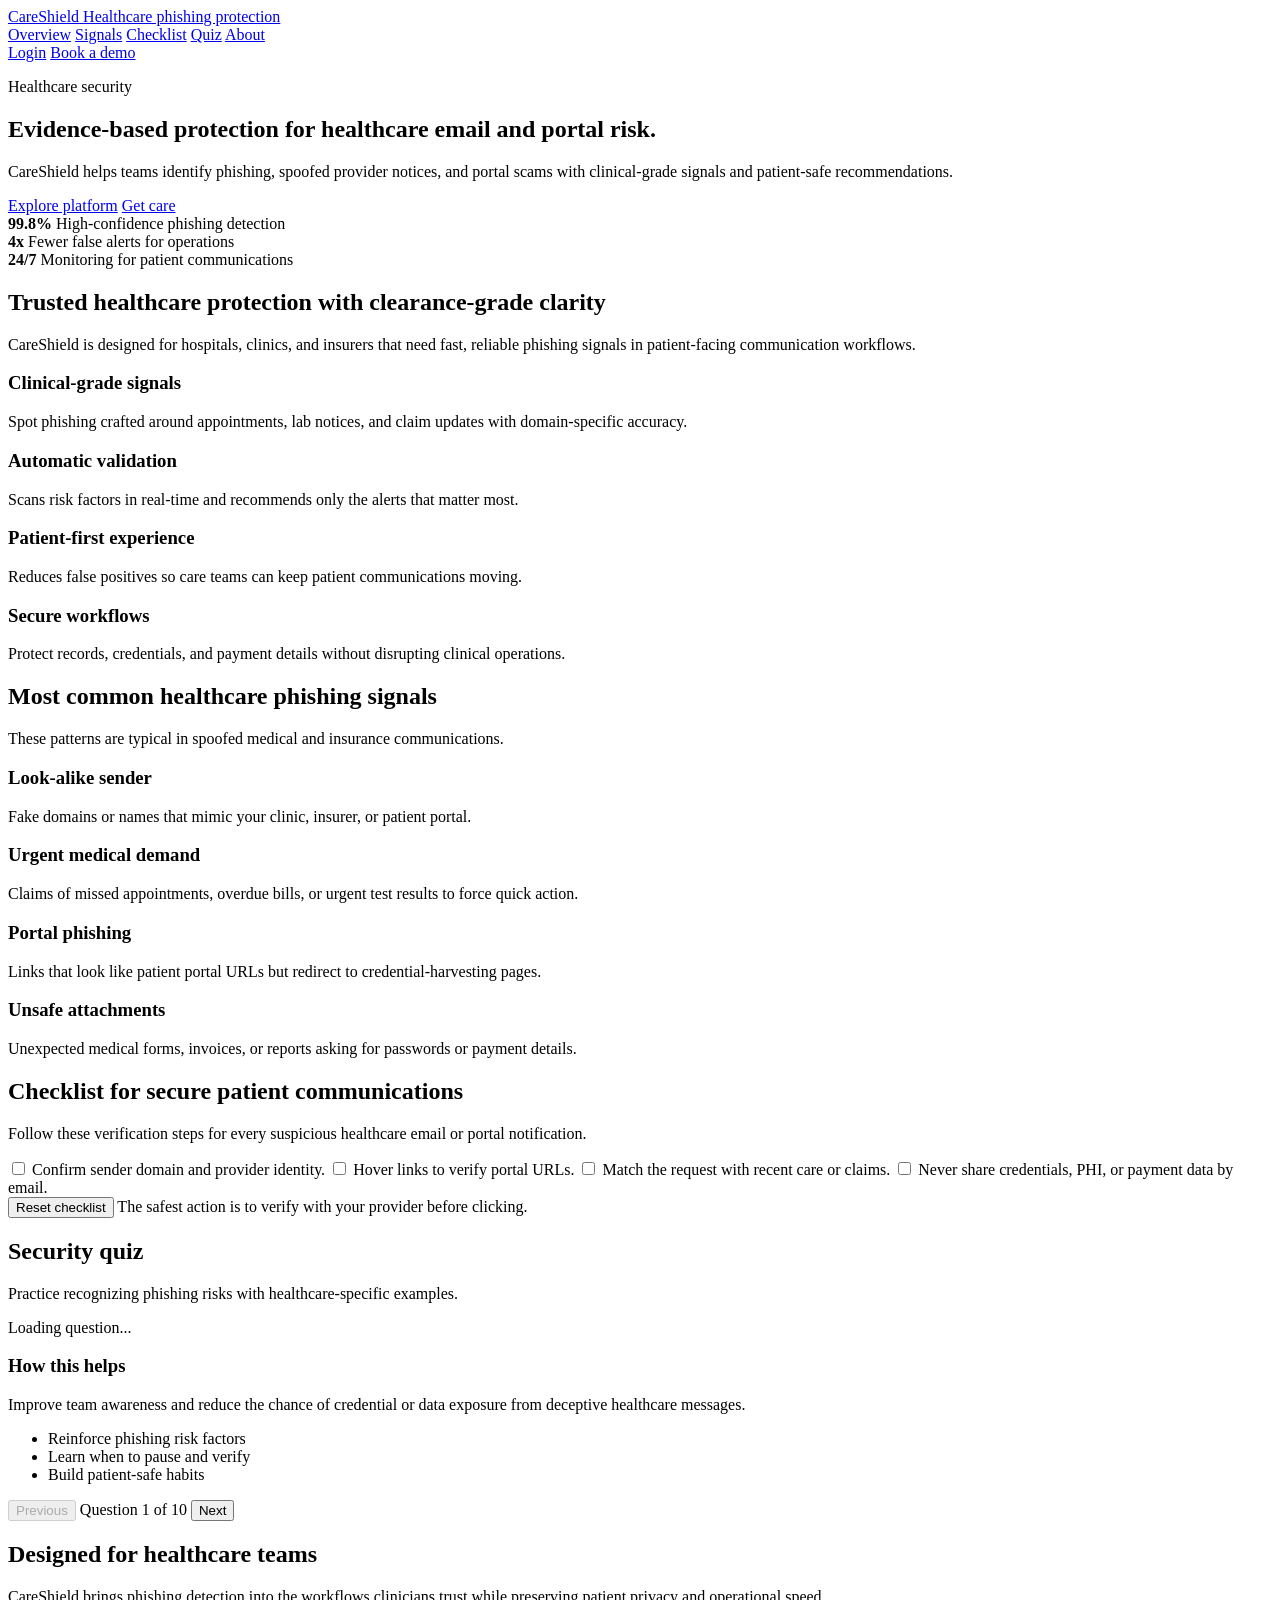
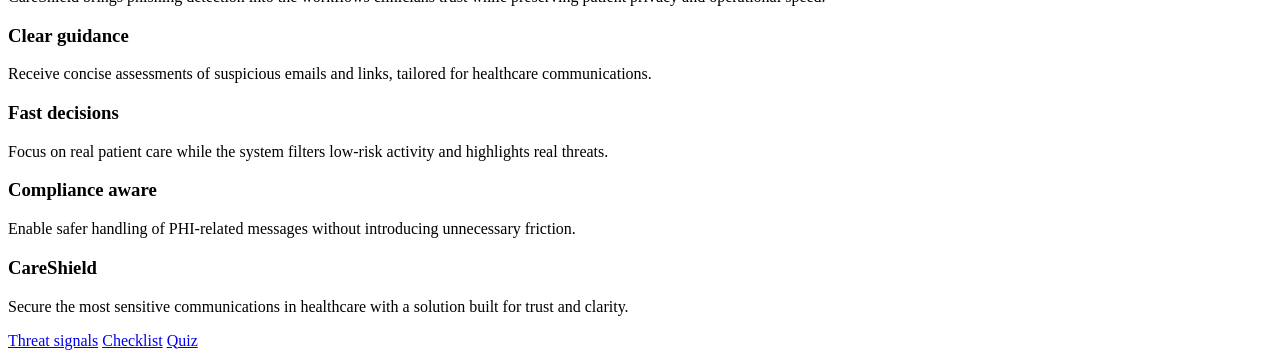
==== landing/index.html @ 7c73564e "first commit" ====
﻿<!DOCTYPE html>
<html lang="en">
<head>
  <meta charset="UTF-8" />
  <meta name="viewport" content="width=device-width, initial-scale=1.0" />
  <title>CareShield | Healthcare Phishing Protection</title>
  <link rel="icon" href="data:image/svg+xml,<svg xmlns=%22http://www.w3.org/2000/svg%22 viewBox=%220 0 100 100%22><text y=%22.9em%22 font-size=%2290%22>🛡️</text></svg>">
  <link rel="preconnect" href="https://fonts.googleapis.com">
  <link rel="preconnect" href="https://fonts.gstatic.com" crossorigin>
  <link href="https://fonts.googleapis.com/css2?family=Fraunces:wght@600;700&family=Space+Grotesk:wght@400;500;600;700&display=swap" rel="stylesheet">
  <link rel="stylesheet" href="/learn/styles.css" />
</head>
<body>
  <header class="site-header">
    <div class="header-inner">
      <a class="brand" href="#top">
        <span class="brand-mark"><i class="fas fa-shield-alt"></i></span>
        <div>
          <span class="brand-name">CareShield</span>
          <span class="brand-tag">Healthcare phishing protection</span>
        </div>
      </a>

      <nav class="site-nav">
        <a href="#overview">Overview</a>
        <a href="#signals">Signals</a>
        <a href="#checklist">Checklist</a>
        <a href="#quiz">Quiz</a>
        <a href="#about">About</a>
      </nav>

      <div class="nav-actions">
        <a class="btn ghost" href="#login">Login</a>
        <a class="btn primary" href="#checklist">Book a demo</a>
      </div>
    </div>
  </header>

  <main id="top">
    <section class="hero">
      <div class="hero-copy">
        <p class="eyebrow"><i class="fas fa-hand-holding-medical"></i> Healthcare security</p>
        <h1>Evidence-based protection for healthcare email and portal risk.</h1>
        <p class="lede">CareShield helps teams identify phishing, spoofed provider notices, and portal scams with clinical-grade signals and patient-safe recommendations.</p>
        <div class="hero-actions">
          <a class="btn primary" href="#checklist">Explore platform</a>
          <a class="btn outline" href="#signals">Get care</a>
        </div>
      </div>
      <div class="hero-metrics">
        <div>
          <strong>99.8%</strong>
          <span>High-confidence phishing detection</span>
        </div>
        <div>
          <strong>4x</strong>
          <span>Fewer false alerts for operations</span>
        </div>
        <div>
          <strong>24/7</strong>
          <span>Monitoring for patient communications</span>
        </div>
      </div>
    </section>

    <section id="overview" class="section section-alt">
      <div class="section-head centered">
        <h2>Trusted healthcare protection with clearance-grade clarity</h2>
        <p>CareShield is designed for hospitals, clinics, and insurers that need fast, reliable phishing signals in patient-facing communication workflows.</p>
      </div>

      <div class="overview-grid">
        <article class="feature-card modern">
          <div class="feature-icon"><i class="fas fa-user-md"></i></div>
          <h3>Clinical-grade signals</h3>
          <p>Spot phishing crafted around appointments, lab notices, and claim updates with domain-specific accuracy.</p>
        </article>
        <article class="feature-card modern">
          <div class="feature-icon"><i class="fas fa-network-wired"></i></div>
          <h3>Automatic validation</h3>
          <p>Scans risk factors in real-time and recommends only the alerts that matter most.</p>
        </article>
        <article class="feature-card modern">
          <div class="feature-icon"><i class="fas fa-heartbeat"></i></div>
          <h3>Patient-first experience</h3>
          <p>Reduces false positives so care teams can keep patient communications moving.</p>
        </article>
        <article class="feature-card modern">
          <div class="feature-icon"><i class="fas fa-lock"></i></div>
          <h3>Secure workflows</h3>
          <p>Protect records, credentials, and payment details without disrupting clinical operations.</p>
        </article>
      </div>
    </section>

    <section id="signals" class="section">
      <div class="section-head">
        <h2>Most common healthcare phishing signals</h2>
        <p>These patterns are typical in spoofed medical and insurance communications.</p>
      </div>

      <div class="grid signal-grid">
        <article class="card signal-card">
          <div class="signal-icon"><i class="fas fa-user-doctor"></i></div>
          <h3>Look-alike sender</h3>
          <p>Fake domains or names that mimic your clinic, insurer, or patient portal.</p>
        </article>
        <article class="card signal-card">
          <div class="signal-icon"><i class="fas fa-bell-on"></i></div>
          <h3>Urgent medical demand</h3>
          <p>Claims of missed appointments, overdue bills, or urgent test results to force quick action.</p>
        </article>
        <article class="card signal-card">
          <div class="signal-icon"><i class="fas fa-hospital-user"></i></div>
          <h3>Portal phishing</h3>
          <p>Links that look like patient portal URLs but redirect to credential-harvesting pages.</p>
        </article>
        <article class="card signal-card">
          <div class="signal-icon"><i class="fas fa-file-medical-alt"></i></div>
          <h3>Unsafe attachments</h3>
          <p>Unexpected medical forms, invoices, or reports asking for passwords or payment details.</p>
        </article>
      </div>
    </section>

    <section id="checklist" class="section section-alt checklist-section">
      <div class="section-head centered">
        <h2>Checklist for secure patient communications</h2>
        <p>Follow these verification steps for every suspicious healthcare email or portal notification.</p>
      </div>

      <div class="checklist-grid">
        <label class="check-item">
          <input type="checkbox" />
          <span><i class="fas fa-envelope-circle-check"></i> Confirm sender domain and provider identity.</span>
        </label>
        <label class="check-item">
          <input type="checkbox" />
          <span><i class="fas fa-link-slash"></i> Hover links to verify portal URLs.</span>
        </label>
        <label class="check-item">
          <input type="checkbox" />
          <span><i class="fas fa-calendar-check"></i> Match the request with recent care or claims.</span>
        </label>
        <label class="check-item">
          <input type="checkbox" />
          <span><i class="fas fa-user-shield"></i> Never share credentials, PHI, or payment data by email.</span>
        </label>
      </div>

      <div class="cta-row">
        <button class="btn primary" id="resetChecklist">Reset checklist</button>
        <span class="cta-note">The safest action is to verify with your provider before clicking.</span>
      </div>
    </section>

    <section id="quiz" class="section quiz-section">
      <div class="section-head">
        <h2>Security quiz</h2>
        <p>Practice recognizing phishing risks with healthcare-specific examples.</p>
      </div>

      <div class="quiz-layout">
        <div class="quiz-card" id="quizCard">
          <p id="quizPrompt">Loading question...</p>
          <div class="quiz-actions" id="quizActions"></div>
          <p id="quizResult" class="quiz-result" aria-live="polite"></p>
        </div>

        <aside class="quiz-help-card">
          <h3>How this helps</h3>
          <p>Improve team awareness and reduce the chance of credential or data exposure from deceptive healthcare messages.</p>
          <ul>
            <li><i class="fas fa-check"></i> Reinforce phishing risk factors</li>
            <li><i class="fas fa-check"></i> Learn when to pause and verify</li>
            <li><i class="fas fa-check"></i> Build patient-safe habits</li>
          </ul>
        </aside>
      </div>

      <div class="quiz-navigation">
        <button class="btn ghost" id="prevQuestion" disabled>Previous</button>
        <span id="questionCounter">Question 1 of 10</span>
        <button class="btn primary" id="nextQuestion">Next</button>
      </div>
      <div class="quiz-score" id="quizScore" style="display: none;">
        <h3>Your Score: <span id="scoreValue">0</span>/<span id="scoreTotal">10</span></h3>
        <p id="scoreMessage"></p>
        <button class="btn primary" id="restartQuiz">Take Quiz Again</button>
      </div>
    </section>

    <section id="about" class="section section-alt about-section">
      <div class="section-head centered">
        <h2>Designed for healthcare teams</h2>
        <p>CareShield brings phishing detection into the workflows clinicians trust while preserving patient privacy and operational speed.</p>
      </div>
      <div class="about-grid">
        <article class="about-card">
          <h3>Clear guidance</h3>
          <p>Receive concise assessments of suspicious emails and links, tailored for healthcare communications.</p>
        </article>
        <article class="about-card">
          <h3>Fast decisions</h3>
          <p>Focus on real patient care while the system filters low-risk activity and highlights real threats.</p>
        </article>
        <article class="about-card">
          <h3>Compliance aware</h3>
          <p>Enable safer handling of PHI-related messages without introducing unnecessary friction.</p>
        </article>
      </div>
    </section>
  </main>

  <footer class="footer">
    <div class="footer-content">
      <div>
        <h3>CareShield</h3>
        <p>Secure the most sensitive communications in healthcare with a solution built for trust and clarity.</p>
      </div>
      <div class="footer-actions">
        <a class="footer-link" href="#signals">Threat signals</a>
        <a class="footer-link" href="#checklist">Checklist</a>
        <a class="footer-link" href="#quiz">Quiz</a>
      </div>
    </div>
  </footer>

  <script src="/learn/app.js"></script>
</body>
</html>
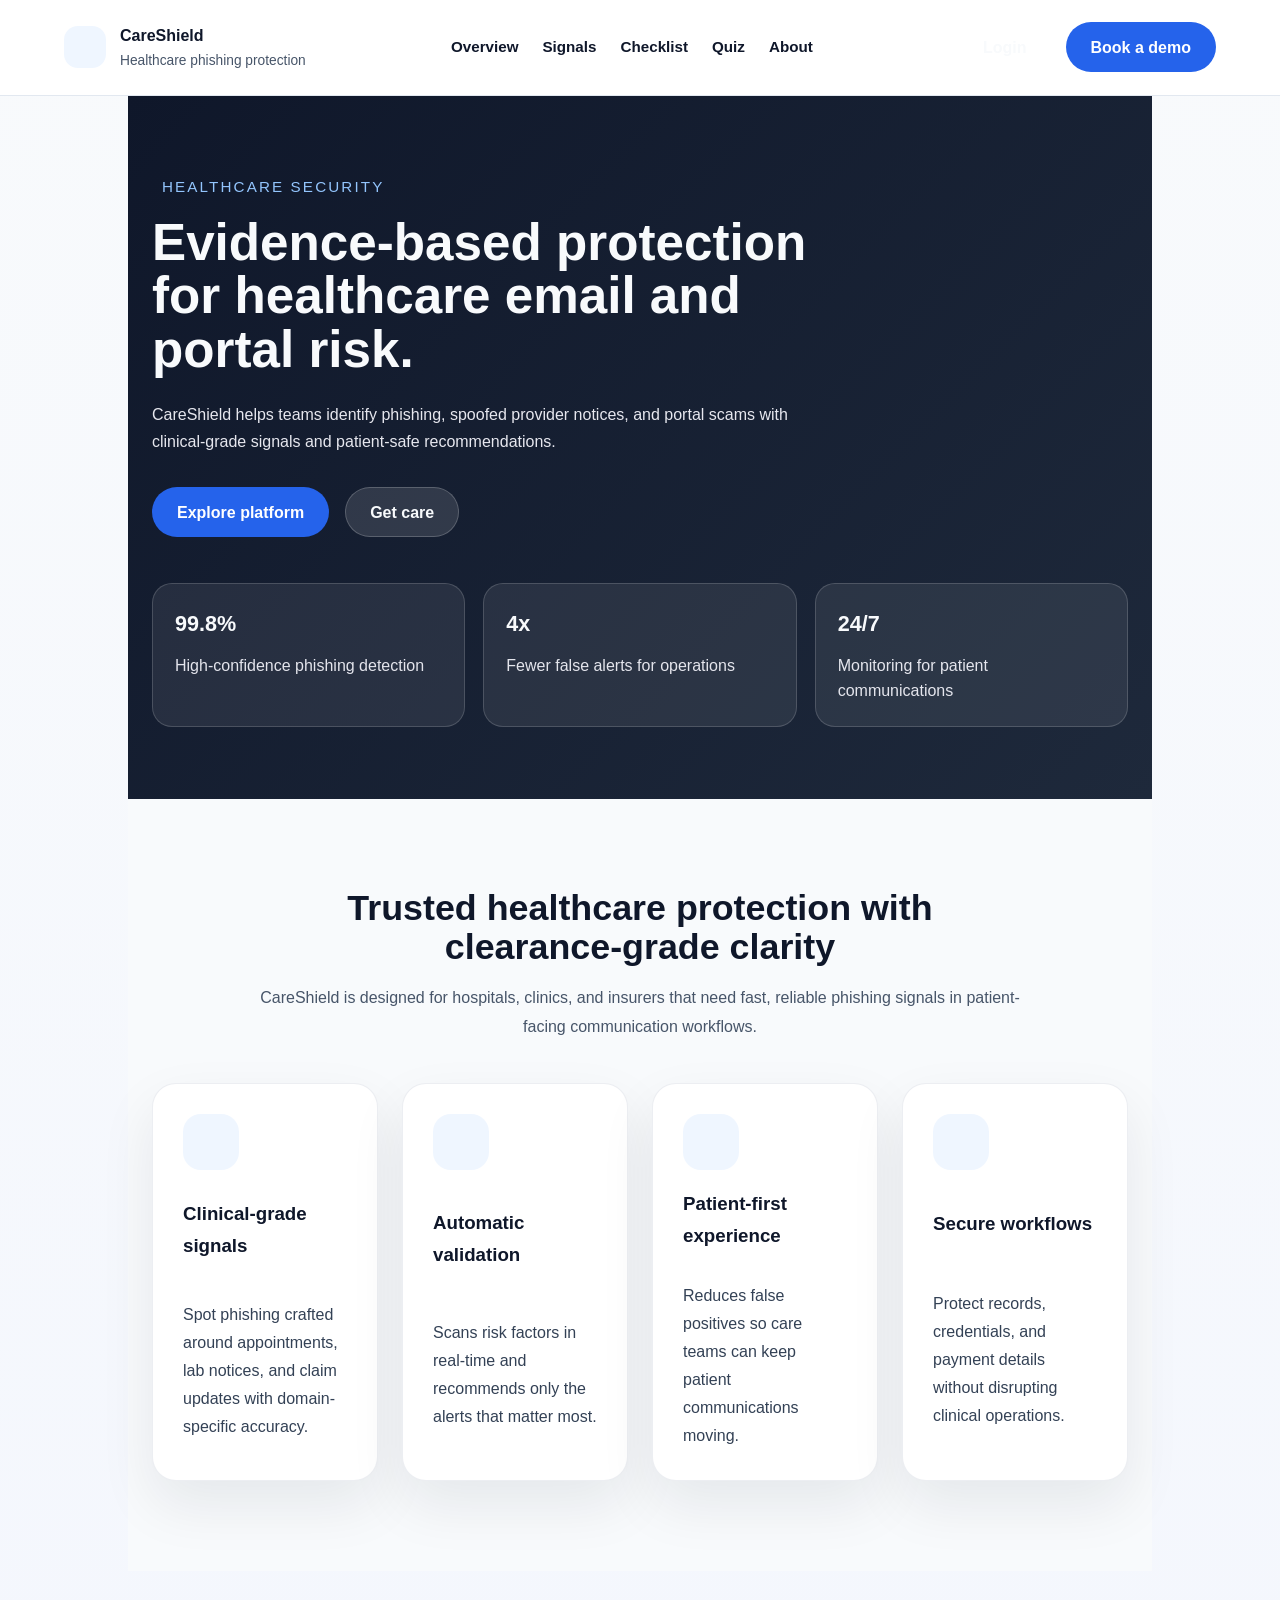
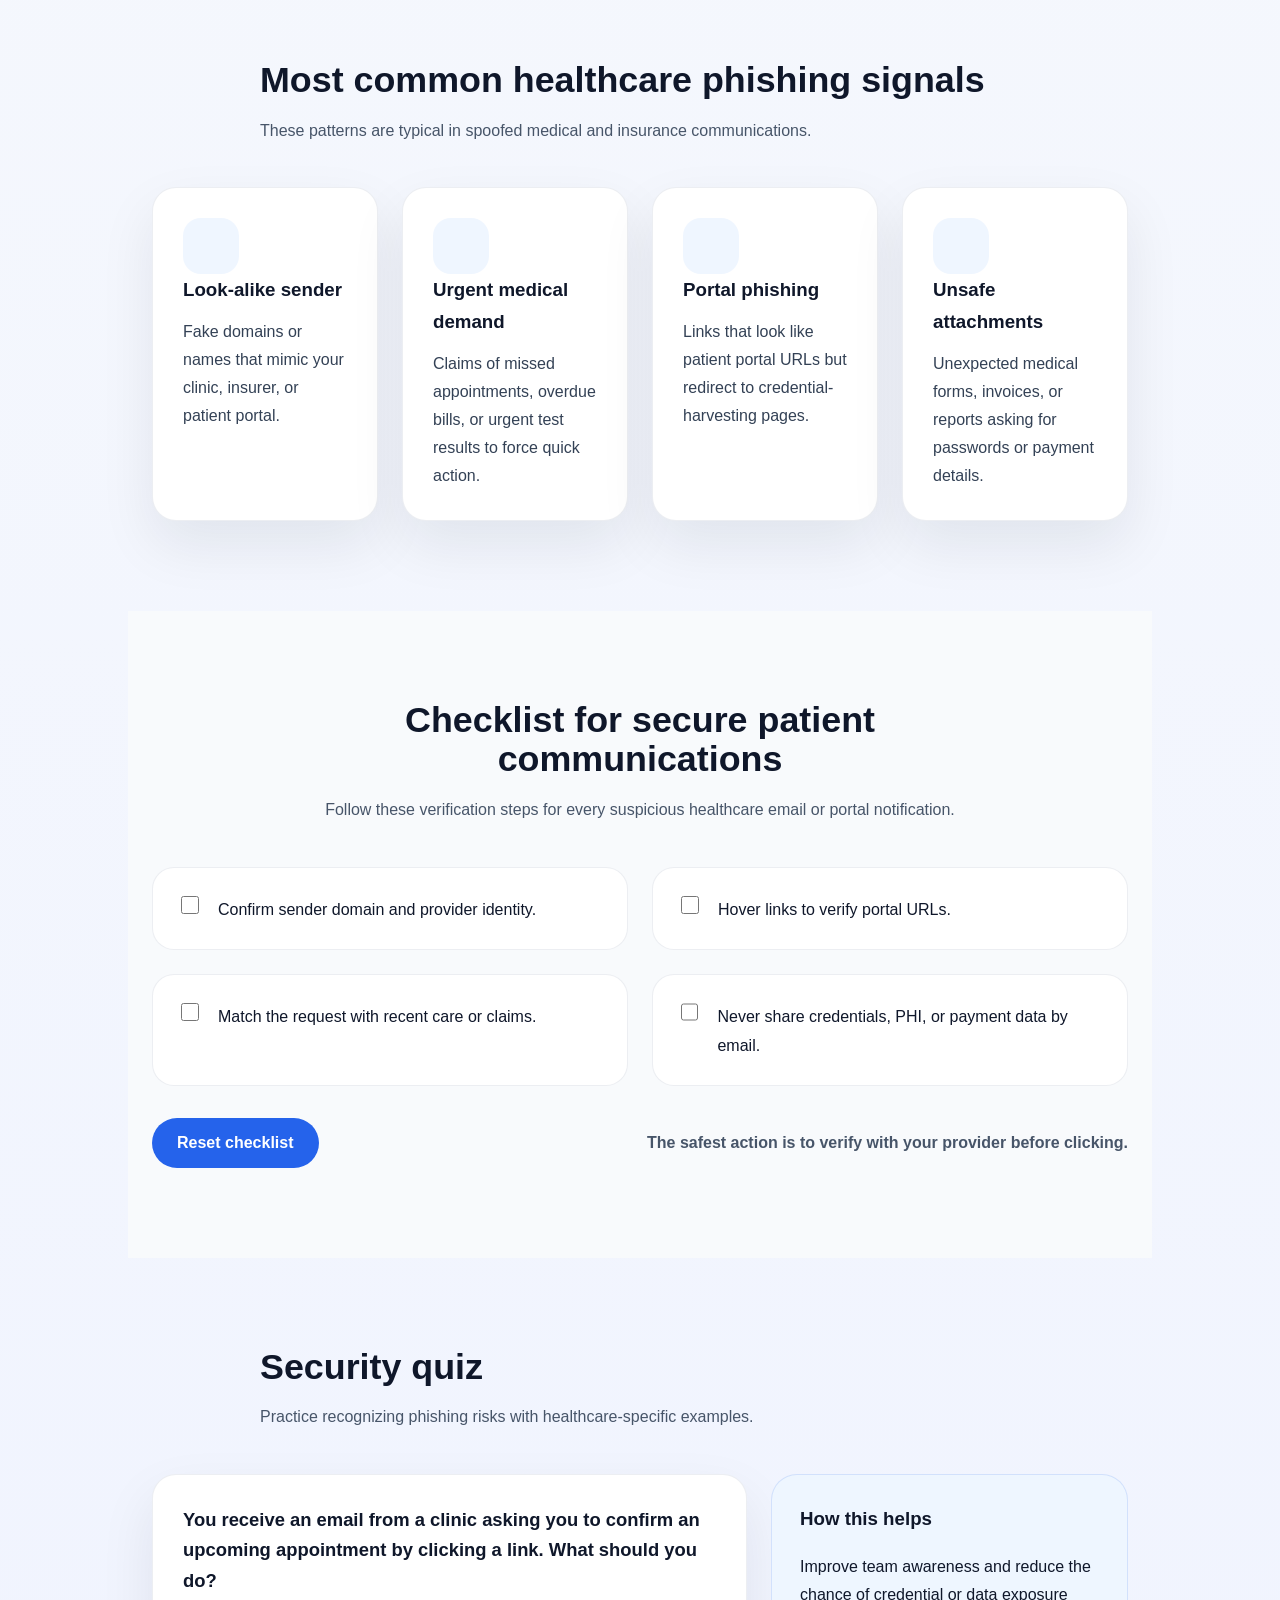
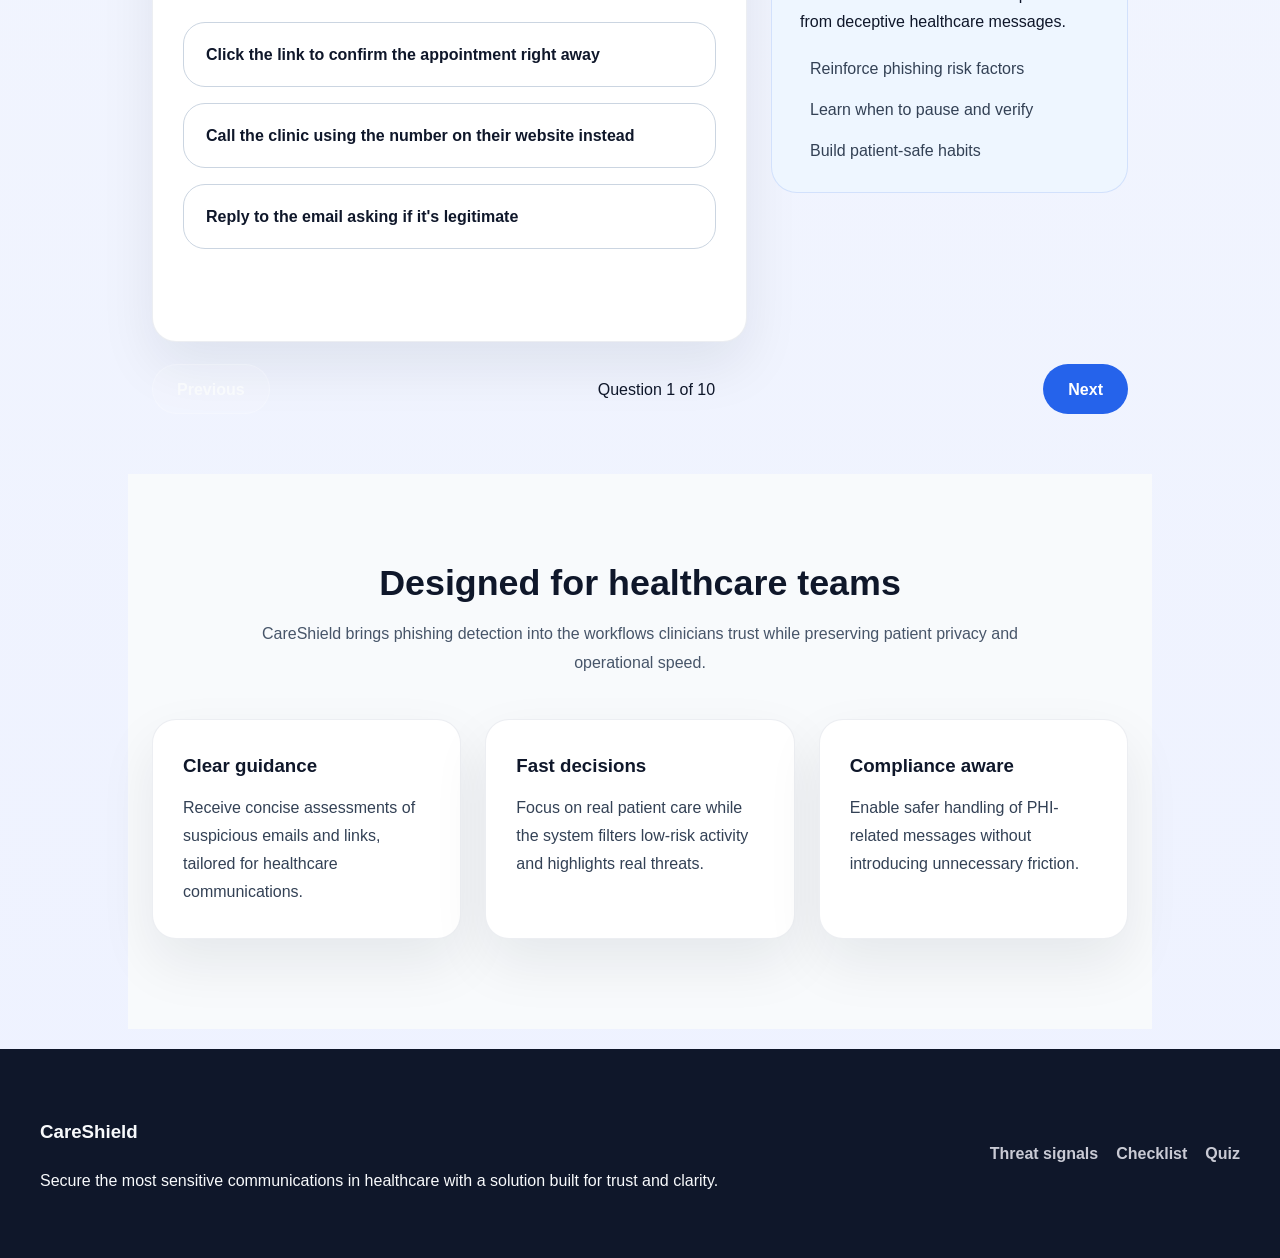
==== commit a0fb4414: "Update index.html" ====
--- a/landing/index.html
+++ b/landing/index.html
@@ -8,7 +8,7 @@
   <link rel="preconnect" href="https://fonts.googleapis.com">
   <link rel="preconnect" href="https://fonts.gstatic.com" crossorigin>
   <link href="https://fonts.googleapis.com/css2?family=Fraunces:wght@600;700&family=Space+Grotesk:wght@400;500;600;700&display=swap" rel="stylesheet">
-  <link rel="stylesheet" href="/learn/styles.css" />
+  <link rel="stylesheet" href="styles.css" />
 </head>
 <body>
   <header class="site-header">
@@ -226,6 +226,6 @@
     </div>
   </footer>
 
-  <script src="/learn/app.js"></script>
+  <script src="app.js"></script>
 </body>
 </html>
--- a/landing/styles.css
+++ b/landing/styles.css
@@ -0,0 +1,539 @@
+﻿:root {
+  --background: #f8fafc;
+  --surface: #ffffff;
+  --surface-alt: #eef2ff;
+  --text: #0f172a;
+  --muted: #475569;
+  --link: #2563eb;
+  --primary: #2563eb;
+  --border: #e2e8f0;
+}
+
+* {
+  box-sizing: border-box;
+}
+
+body {
+  margin: 0;
+  min-height: 100vh;
+  font-family: 'Space Grotesk', sans-serif;
+  background: linear-gradient(180deg, #f8fafc 0%, #eef2ff 100%);
+  color: var(--text);
+  line-height: 1.7;
+}
+
+a {
+  color: inherit;
+  text-decoration: none;
+}
+
+button,
+input {
+  font: inherit;
+}
+
+button {
+  cursor: pointer;
+}
+
+.site-header {
+  background: #ffffff;
+  border-bottom: 1px solid #e2e8f0;
+  position: sticky;
+  top: 0;
+  z-index: 10;
+}
+
+.header-inner {
+  max-width: 1200px;
+  margin: 0 auto;
+  padding: 22px 24px;
+  display: flex;
+  align-items: center;
+  justify-content: space-between;
+  gap: 20px;
+}
+
+.brand {
+  display: inline-flex;
+  align-items: center;
+  gap: 14px;
+}
+
+.brand-mark {
+  width: 42px;
+  height: 42px;
+  border-radius: 14px;
+  background: #eff6ff;
+  color: #2563eb;
+  display: grid;
+  place-items: center;
+}
+
+.brand-name {
+  display: block;
+  font-weight: 700;
+}
+
+.brand-tag {
+  display: block;
+  font-size: 0.86rem;
+  color: #475569;
+}
+
+.site-nav {
+  display: flex;
+  flex-wrap: wrap;
+  gap: 24px;
+}
+
+.site-nav a {
+  font-size: 0.95rem;
+  font-weight: 600;
+}
+
+.nav-actions {
+  display: flex;
+  gap: 14px;
+  flex-wrap: wrap;
+}
+
+.hero {
+  padding: 72px 24px;
+  background: linear-gradient(135deg, #0f172a 0%, #1e293b 100%);
+  color: #f8fafc;
+}
+
+.hero-copy {
+  max-width: 700px;
+}
+
+.eyebrow {
+  display: inline-flex;
+  align-items: center;
+  gap: 10px;
+  margin: 0 0 16px;
+  font-size: 0.95rem;
+  text-transform: uppercase;
+  letter-spacing: 0.14em;
+  color: #93c5fd;
+}
+
+.hero h1 {
+  margin: 0;
+  font-size: clamp(2.8rem, 2.4rem + 1vw, 4rem);
+  line-height: 1.05;
+}
+
+.lede {
+  margin: 24px 0 32px;
+  color: rgba(248, 248, 255, 0.92);
+  max-width: 640px;
+  font-size: 1rem;
+}
+
+.hero-actions {
+  display: flex;
+  flex-wrap: wrap;
+  gap: 16px;
+}
+
+.btn {
+  display: inline-flex;
+  align-items: center;
+  justify-content: center;
+  min-height: 50px;
+  padding: 0 24px;
+  border-radius: 999px;
+  font-weight: 700;
+  border: 1px solid transparent;
+  transition: transform 0.2s ease, background 0.2s ease, border-color 0.2s ease;
+}
+
+.btn:hover {
+  transform: translateY(-1px);
+}
+
+.btn.primary {
+  background: #2563eb;
+  color: #ffffff;
+}
+
+.btn.outline,
+.btn.ghost {
+  background: rgba(255, 255, 255, 0.12);
+  color: #f8fafc;
+  border-color: rgba(255, 255, 255, 0.2);
+}
+
+.hero-metrics {
+  display: grid;
+  grid-template-columns: repeat(3, minmax(0, 1fr));
+  gap: 18px;
+  margin-top: 46px;
+}
+
+.hero-metrics div {
+  background: rgba(255, 255, 255, 0.08);
+  border: 1px solid rgba(255, 255, 255, 0.16);
+  border-radius: 20px;
+  padding: 22px;
+}
+
+.hero-metrics strong {
+  display: block;
+  font-size: 1.35rem;
+}
+
+.hero-metrics span {
+  margin-top: 10px;
+  color: rgba(248, 248, 255, 0.9);
+  display: block;
+  line-height: 1.6;
+}
+
+main#top {
+  width: min(80%, 1200px);
+  margin: 0 auto;
+}
+
+.section {
+  max-width: min(80vw, 1200px);
+  margin: 0 auto;
+  padding: 90px 24px;
+}
+
+.section-alt {
+  background: #f8fafc;
+}
+
+.section-head {
+  max-width: 760px;
+  margin: 0 auto 42px;
+}
+
+.section-head.centered {
+  text-align: center;
+}
+
+.section-head h2 {
+  margin: 0 0 16px;
+  font-size: clamp(2rem, 1.6rem + 0.8vw, 2.8rem);
+  line-height: 1.1;
+}
+
+.section-head p {
+  margin: 0;
+  color: #475569;
+  line-height: 1.8;
+  font-size: 1rem;
+}
+
+.overview-grid,
+.grid,
+.about-grid,
+.checklist-grid,
+.quiz-layout {
+  display: grid;
+  gap: 24px;
+}
+
+.overview-grid {
+  grid-template-columns: repeat(4, minmax(0, 1fr));
+}
+
+.feature-card.modern,
+.about-card,
+.signal-card,
+.card,
+.quiz-card {
+  border-radius: 24px;
+  background: #ffffff;
+  padding: 30px;
+  box-shadow: 0 24px 56px rgba(15, 23, 42, 0.08);
+  border: 1px solid rgba(148, 163, 184, 0.18);
+}
+
+.feature-card.modern {
+  display: grid;
+  gap: 18px;
+}
+
+.feature-icon,
+.signal-icon {
+  width: 56px;
+  height: 56px;
+  display: grid;
+  place-items: center;
+  border-radius: 18px;
+  background: #eff6ff;
+  color: #2563eb;
+  font-size: 1.2rem;
+}
+
+.feature-card.modern h3,
+.about-card h3,
+.signal-card h3,
+.card h3 {
+  margin: 0 0 12px;
+}
+
+.feature-card.modern p,
+.about-card p,
+.signal-card p,
+.card p {
+  margin: 0;
+  color: #334155;
+  line-height: 1.75;
+}
+
+.grid {
+  grid-template-columns: repeat(2, minmax(0, 1fr));
+}
+
+.signal-grid {
+  grid-template-columns: repeat(4, minmax(0, 1fr));
+}
+
+.checklist-grid {
+  grid-template-columns: repeat(2, minmax(0, 1fr));
+}
+
+.check-item {
+  display: flex;
+  align-items: flex-start;
+  gap: 16px;
+  padding: 24px;
+  background: #ffffff;
+  border-radius: 22px;
+  border: 1px solid rgba(148, 163, 184, 0.18);
+}
+
+.check-item input {
+  width: 18px;
+  height: 18px;
+  margin-top: 4px;
+  accent-color: #2563eb;
+}
+
+.check-item span {
+  color: #0f172a;
+  line-height: 1.8;
+}
+
+.check-item i {
+  font-size: 1.15rem;
+  color: #2563eb;
+}
+
+.cta-row {
+  display: flex;
+  align-items: center;
+  justify-content: space-between;
+  gap: 16px;
+  margin-top: 32px;
+  flex-wrap: wrap;
+}
+
+.cta-note {
+  color: #475569;
+  font-weight: 600;
+}
+
+.quiz-section {
+  padding-bottom: 60px;
+}
+
+.quiz-layout {
+  grid-template-columns: 1.5fr 0.9fr;
+  align-items: start;
+}
+
+.quiz-card {
+  width: 100%;
+}
+
+#quizPrompt {
+  color: #0f172a;
+  font-size: 1.15rem;
+  font-weight: 700;
+  line-height: 1.65;
+  margin: 0;
+}
+
+#quizPrompt::selection,
+.quiz-actions .btn::selection {
+  color: #000;
+  background: rgba(37, 99, 235, 0.18);
+}
+
+.quiz-actions {
+  display: grid;
+  gap: 16px;
+  margin-top: 26px;
+}
+
+.quiz-actions .btn {
+  width: 100%;
+  display: block;
+  text-align: left;
+  padding: 18px 22px;
+  border-radius: 22px;
+  border: 1px solid #cbd5e1;
+  background: #ffffff;
+  color: #0f172a;
+  transition: border-color 0.2s ease, box-shadow 0.2s ease, background 0.2s ease;
+  white-space: normal;
+}
+
+.quiz-actions .btn:hover {
+  border-color: #2563eb;
+  box-shadow: 0 16px 32px rgba(37, 99, 235, 0.12);
+}
+
+.quiz-actions .btn.correct {
+  background: #dcfce7;
+  border-color: #22c55e;
+  color: #134e4a;
+}
+
+.quiz-actions .btn.incorrect {
+  background: #fee2e2;
+  border-color: #ef4444;
+  color: #7f1d1d;
+}
+
+.quiz-help-card {
+  background: #eef6ff;
+  border-radius: 26px;
+  padding: 28px;
+  border: 1px solid rgba(37, 99, 235, 0.14);
+}
+
+.quiz-help-card h3 {
+  margin-top: 0;
+}
+
+.quiz-help-card ul {
+  list-style: none;
+  margin: 20px 0 0;
+  padding: 0;
+  display: grid;
+  gap: 14px;
+}
+
+.quiz-help-card li {
+  display: flex;
+  align-items: center;
+  gap: 10px;
+  color: #334155;
+}
+
+.quiz-result {
+  margin-top: 18px;
+  min-height: 1.75rem;
+  color: #0f172a;
+  font-weight: 600;
+}
+
+.quiz-navigation {
+  display: flex;
+  align-items: center;
+  justify-content: space-between;
+  gap: 16px;
+  margin-top: 22px;
+  flex-wrap: wrap;
+}
+
+.quiz-score {
+  padding: 28px;
+  border-radius: 26px;
+  border: 1px solid rgba(148, 163, 184, 0.18);
+  background: #ffffff;
+  display: grid;
+  gap: 18px;
+}
+
+.quiz-score h3 {
+  margin: 0;
+}
+
+.about-grid {
+  grid-template-columns: repeat(3, minmax(0, 1fr));
+}
+
+.about-card {
+  min-height: 220px;
+}
+
+.footer {
+  margin-top: 20px;
+  padding: 48px 24px;
+  background: #0f172a;
+  color: #f8fafc;
+}
+
+.footer-content {
+  max-width: 1200px;
+  margin: 0 auto;
+  display: flex;
+  justify-content: space-between;
+  align-items: center;
+  gap: 24px;
+  flex-wrap: wrap;
+}
+
+.footer-actions {
+  display: flex;
+  gap: 18px;
+  flex-wrap: wrap;
+}
+
+.footer-link {
+  color: rgba(248, 248, 255, 0.8);
+  font-weight: 600;
+}
+
+.site-nav a:hover,
+.footer-link:hover {
+  color: #2563eb;
+}
+
+@media (max-width: 1080px) {
+  .overview-grid,
+  .signal-grid,
+  .checklist-grid,
+  .about-grid,
+  .hero-metrics,
+  .quiz-layout {
+    grid-template-columns: 1fr;
+  }
+}
+
+@media (max-width: 720px) {
+  .header-inner {
+    flex-direction: column;
+    align-items: flex-start;
+  }
+
+  .site-nav {
+    gap: 14px;
+  }
+
+  .hero {
+    padding: 48px 18px 70px;
+  }
+
+  .section,
+  .section-alt {
+    padding: 60px 18px;
+  }
+
+  .hero-actions {
+    flex-direction: column;
+  }
+
+  .btn {
+    width: 100%;
+  }
+}
